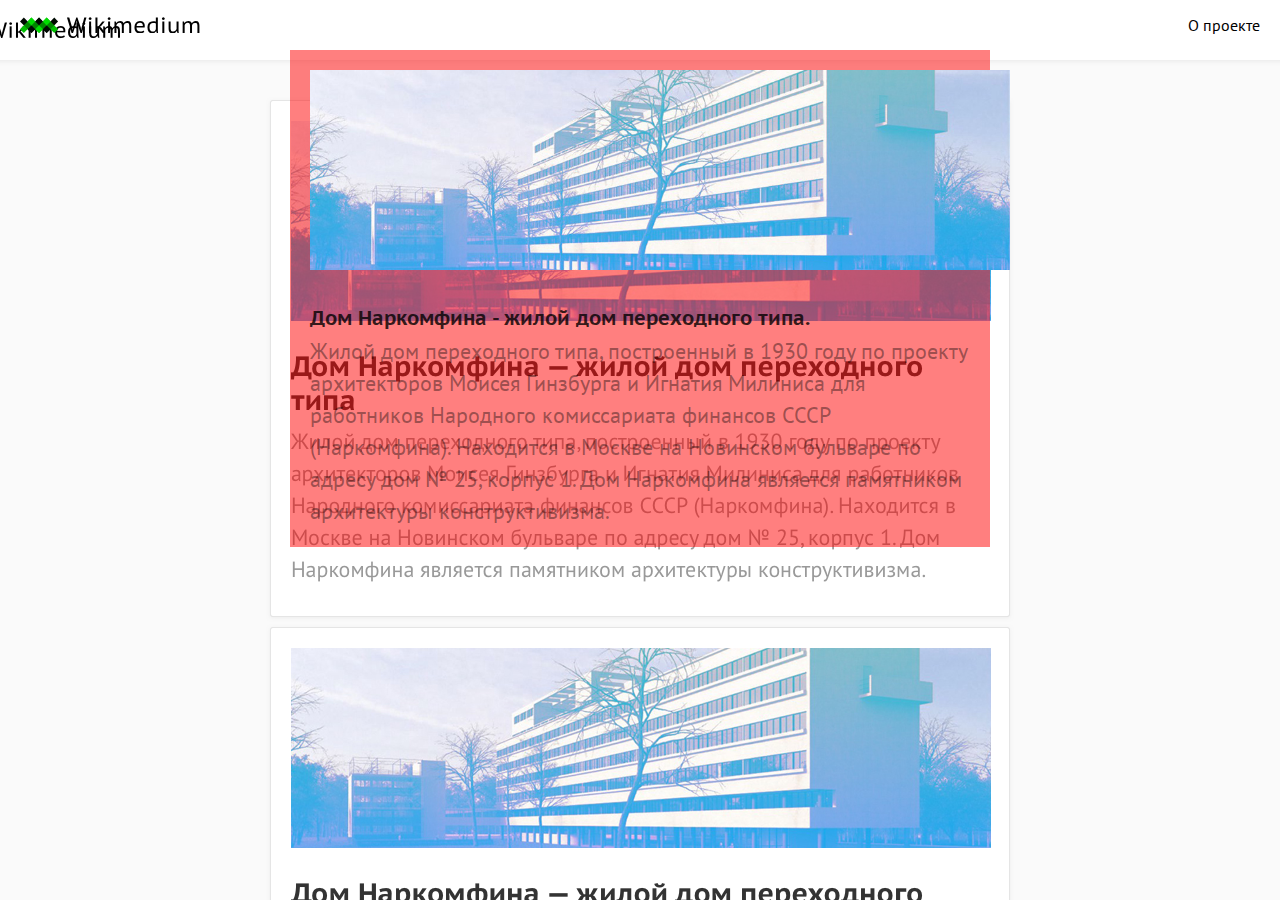
==== thecureq/index.html @ a15b27a3 "-" ====
<!DOCTYPE html>
<html>
  <head>
    <meta charset="utf-8">
    <meta name="viewport" content="width=device-width">

    <title>Wikimedium</title>
    <link rel="stylesheet" href="stylesheets/style.css">

    <style>
      body {
        background-image: url(images/index_mockup.png);
        background-repeat: no-repeat;
        background-position: top center;
      }
    </style>
  </head>
  <body>
    <nav class="menubar">
      <a class="logo" href="#"></a>
      <a href="#">О проекте</a>
    </nav>

    <section class="postsFeed">
      <a href="narkomfin.html">
        <figure></figure>
        <h2>Дом Наркомфина - жилой дом переходного типа.</h2>
        <p>Жилой дом переходного типа, построенный в 1930 году по проекту архитекторов Моисея Гинзбурга и Игнатия Милиниса для работников Народного комиссариата финансов СССР (Наркомфина). Находится в Москве на Новинском бульваре по адресу дом № 25, корпус 1. Дом Наркомфина является памятником архитектуры конструктивизма.</p>
      </a>
    </section>
    
  </body>
</html>
---- thecureq/stylesheets/style.css ----
@import 'reset.css';
@import 'https://fonts.googleapis.com/css?family=PT+Sans+Caption:400,700|PT+Sans:400,400i,700,700i&subset=cyrillic';

@import 'layout.css';
@import 'menubar.css';

@import 'index.css';

@import 'sidebar.css';
@import 'content.css';
@import 'gallery.css';
@import 'responsive.css';
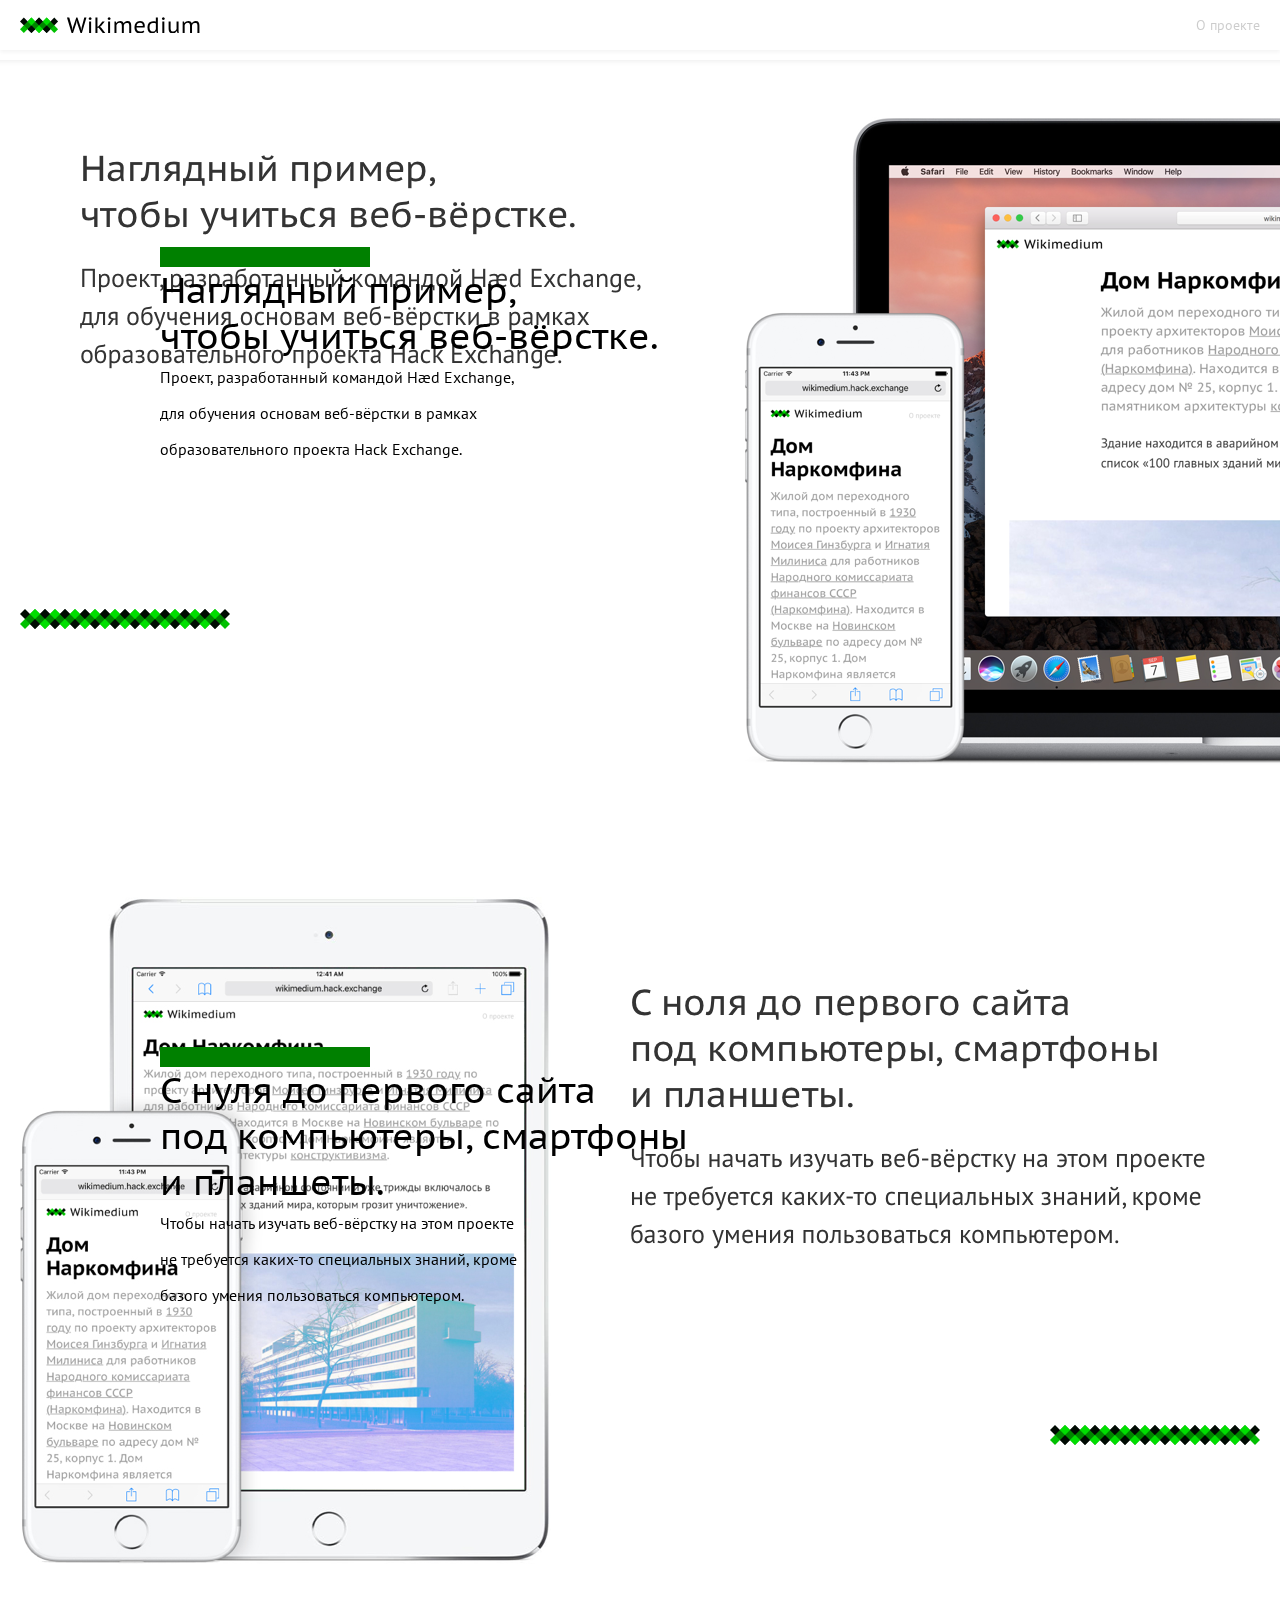
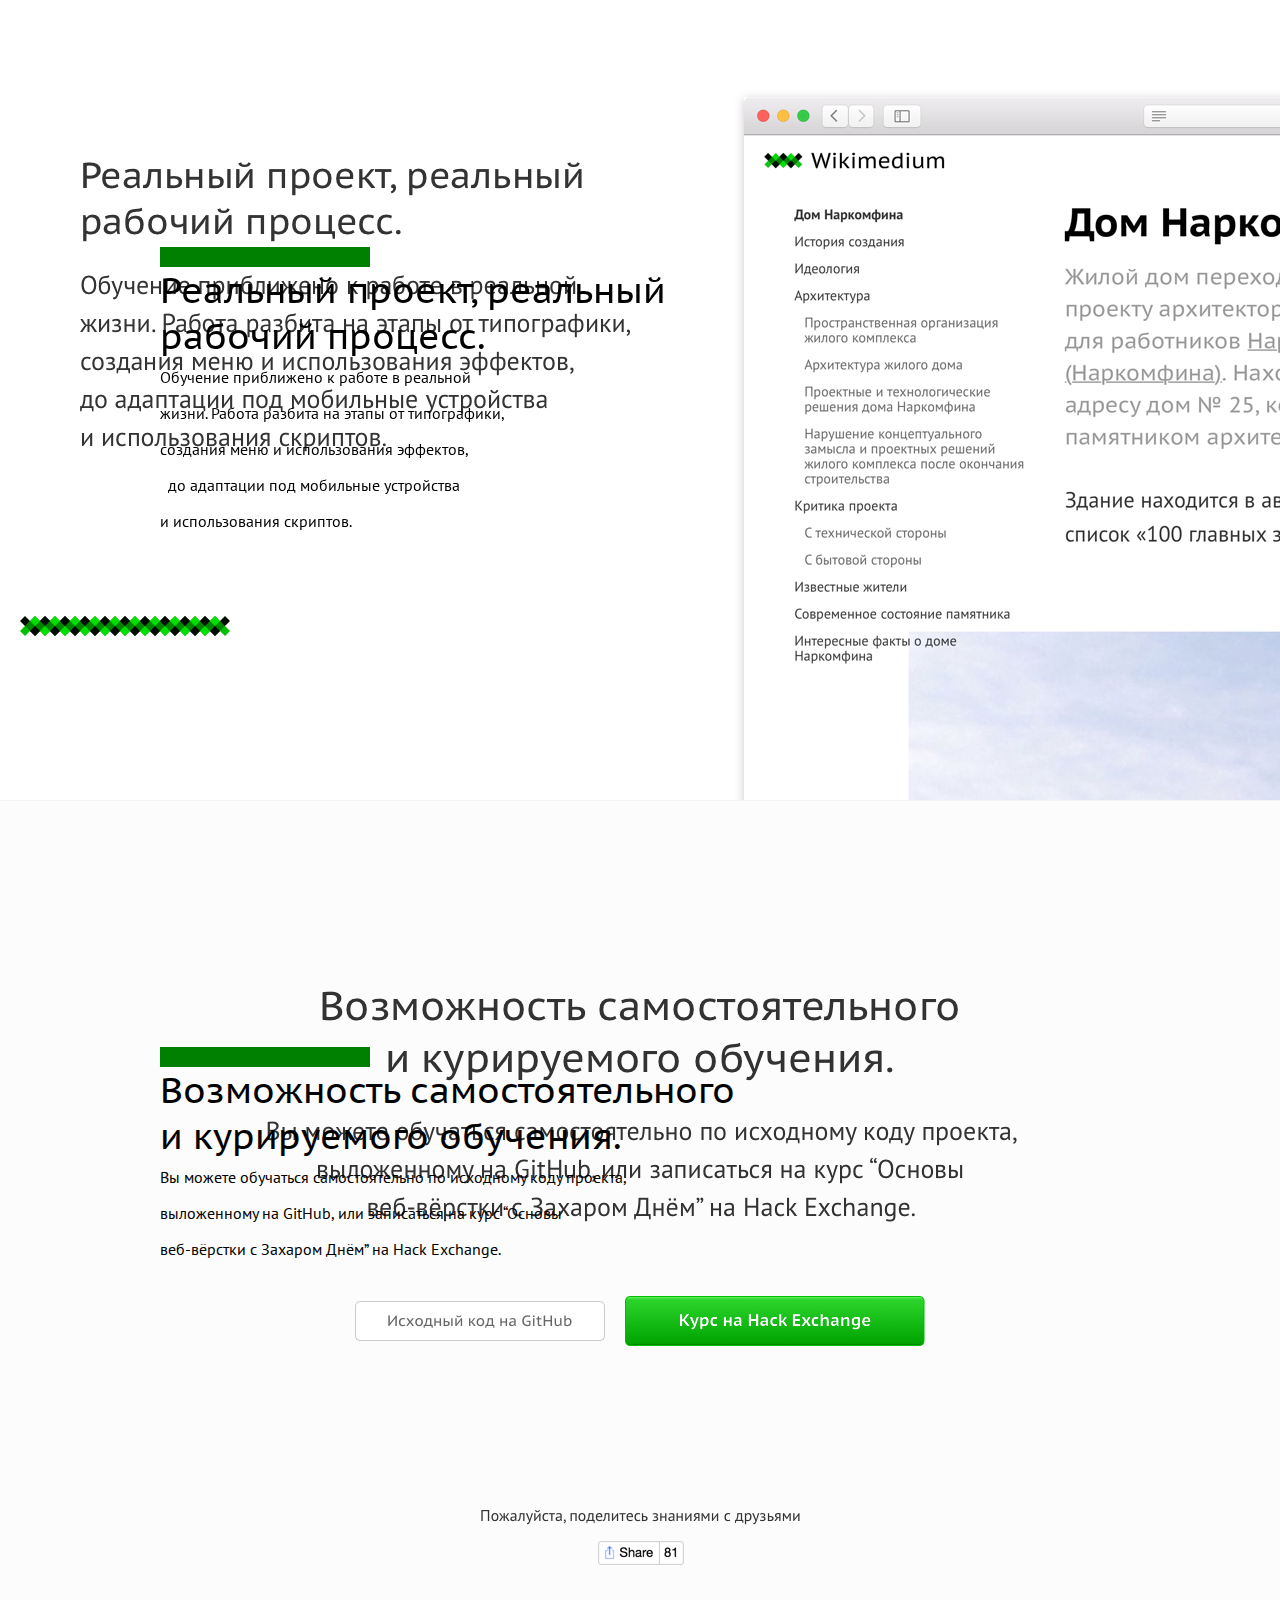
==== commit e8be488d: "---" ====
--- a/thecureq/index.html
+++ b/thecureq/index.html
@@ -4,30 +4,116 @@
     <meta charset="utf-8">
     <meta name="viewport" content="width=device-width">
 
-    <title>Wikimedium</title>
+    <title>Wikimedium — проект для изучения основ веб-вёрстки</title>
+    <meta name="description" content="Проект, разработанный командой Hæd Exchange, для обучения основам веб-вёрстки в рамках образовательного проекта Hack Exchange.">
+    <meta name="keywords" content="hack, exchange, html, css, javascript, hse, design">
+
+    <meta property="og:type" content="website">
+    <meta property="og:url" content="http://wikimedium.hack.exchange">
+    <meta property="og:title" content="Wikimedium — проект для изучения основ веб-вёрстки">
+    <meta property="og:description" content="Проект, разработанный командой Hæd Exchange, для обучения основам веб-вёрстки в рамках образовательного проекта Hack Exchange.">
+    <meta property="og:image" content="http://wikimedium.hack.exchange/images/share.png">
+
+    <link rel="icon" type="image/x-icon" href="favicon.ico">
+    <link rel="icon" type="image/png" href="favicon.png">
+
     <link rel="stylesheet" href="stylesheets/style.css">
+    <script src="javascripts/jquery-3.1.1.js"></script>
+    <script src="javascripts/social-likes.min.js"></script>
 
-    <style>
+    <style media="screen">
       body {
-        background-image: url(images/index_mockup.png);
+        width: 1440px;
+        height: 3200px;
+        margin: 0 auto;
+        background-image: url(images/wikimedium-mockup.png);
         background-repeat: no-repeat;
         background-position: top center;
+        box-shadow: 0 0 10px 0 rgba(0,0,0,.1);
       }
     </style>
   </head>
-  <body>
+  <body class="landing">
+
     <nav class="menubar">
-      <a class="logo" href="#"></a>
-      <a href="#">О проекте</a>
+      <a class="logo" href="../posts.html"></a>
+      <a class="about" href="../index.html">О проекте</a>
     </nav>
 
-    <section class="postsFeed">
-      <a href="narkomfin.html">
-        <figure></figure>
-        <h2>Дом Наркомфина - жилой дом переходного типа.</h2>
-        <p>Жилой дом переходного типа, построенный в 1930 году по проекту архитекторов Моисея Гинзбурга и Игнатия Милиниса для работников Народного комиссариата финансов СССР (Наркомфина). Находится в Москве на Новинском бульваре по адресу дом № 25, корпус 1. Дом Наркомфина является памятником архитектуры конструктивизма.</p>
-      </a>
-    </section>
-    
+  <section class="mainSection">
+    <section>
+      <figure></figure>
+      <h2>
+        Наглядный пример,<br>
+        чтобы учиться веб-вёрстке.
+      </h2>
+      <p>
+        Проект, разработанный командой Hæd Exchange,<br>
+        для обучения основам веб-вёрстки в рамках<br>
+        образовательного проекта Hack Exchange.
+      </p>
+      </section>
+
+    <figure></figure>
+  </section>
+
+  <section class="mainSection">
+    <section>
+      <figure></figure>
+      <h2>
+        С нуля до первого сайта<br>
+        под компьютеры, смартфоны<br>
+        и планшеты.
+      </h2>
+      <p>
+        Чтобы начать изучать веб-вёрстку на этом проекте<br>
+        не требуется каких-то специальных знаний, кроме<br>
+        базого умения пользоваться компьютером.
+      </p>
+      </section>
+
+    <figure></figure>
+  </section>
+
+  <section class="mainSection">
+    <section>
+      <figure></figure>
+      <h2>
+        Реальный проект, реальный<br>
+        рабочий процесс.
+      </h2>
+      <p>
+        Обучение приближено к работе в реальной<br>
+        жизни. Работа разбита на этапы от типографики,<br>
+        создания меню и использования эффектов,<br>
+ +        до адаптации под мобильные устройства +<br>
+        и использования скриптов.
+      </p>
+      </section>
+
+    <figure></figure>
+  </section>
+
+  <section class="mainSection">
+    <section>
+      <figure></figure>
+      <h2>
+        Возможность самостоятельного +<br>
+        и курируемого обучения.
+      </h2>
+      <p>
+        Вы можете обучаться самостоятельно по исходному коду проекта,<br>
+        выложенному на GitHub, или записаться на курс “Основы<br>
+        веб-вёрстки с Захаром Днём” на Hack Exchange.
+      </p>
+      </section>
+
+    <figure></figure>
+  </section>
+
+
   </body>
 </html>
--- a/thecureq/stylesheets/style.css
+++ b/thecureq/stylesheets/style.css
@@ -1,11 +1,17 @@
 @import 'reset.css';
 @import 'https://fonts.googleapis.com/css?family=PT+Sans+Caption:400,700|PT+Sans:400,400i,700,700i&subset=cyrillic';
+@import "social-likes_birman.css";
 
 @import 'layout.css';
 @import 'menubar.css';
+@import "share.css";
 
-@import 'index.css';
+/* landing */
+@import 'landing.css';
+/* posts */
+@import 'posts.css';
 
+/* post */
 @import 'sidebar.css';
 @import 'content.css';
 @import 'gallery.css';
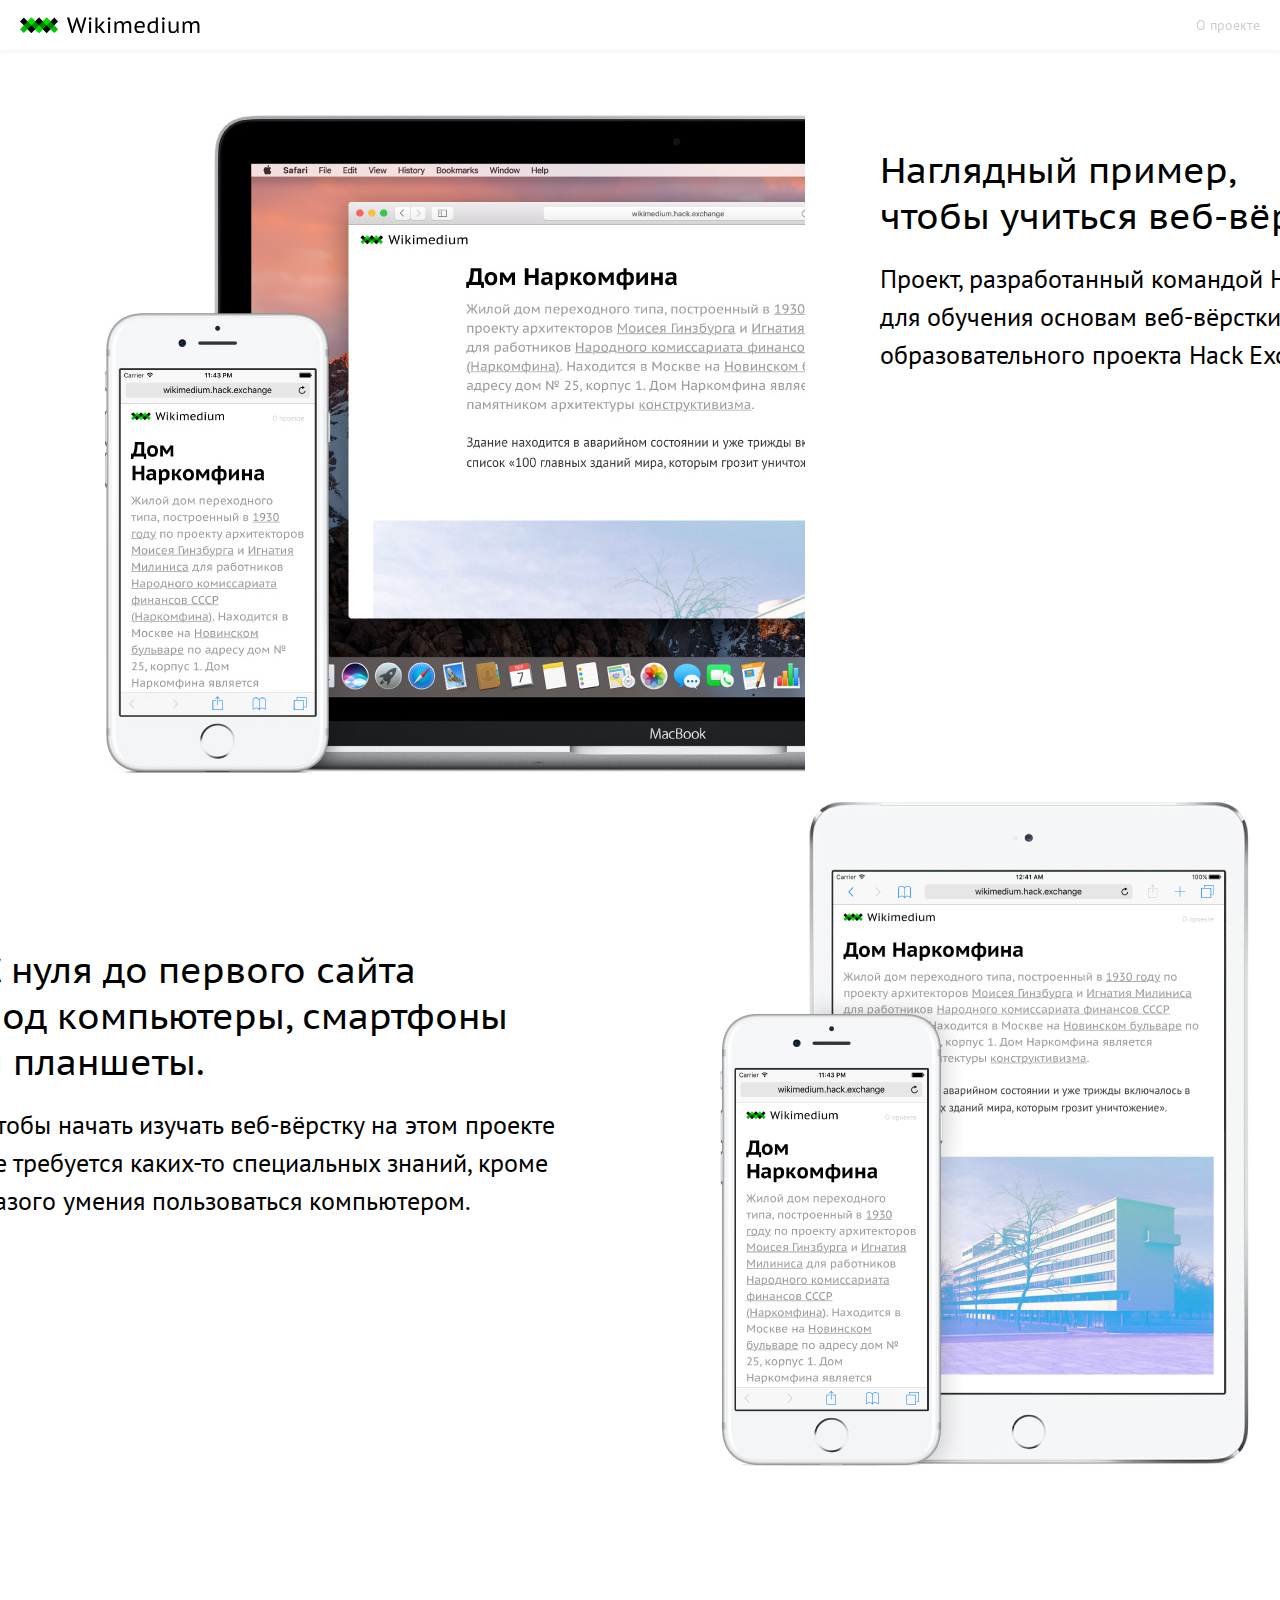
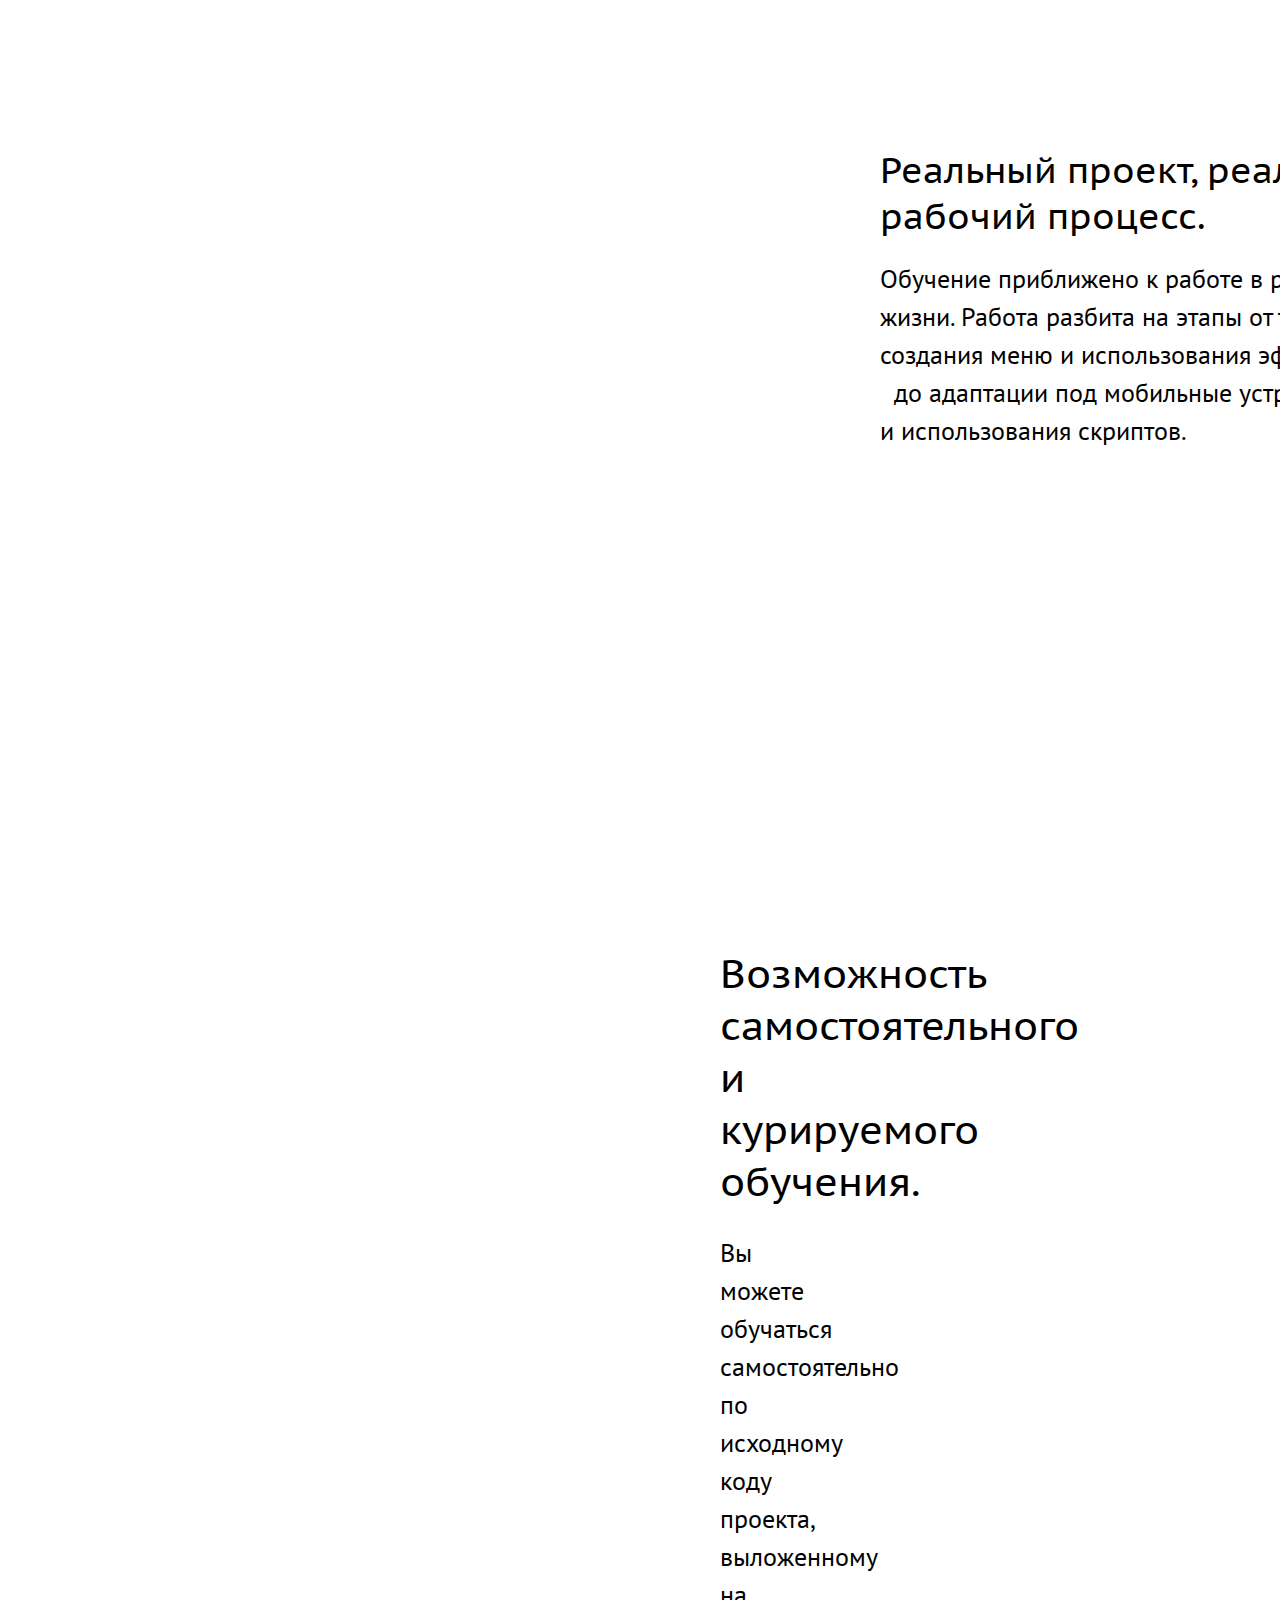
==== commit 539c1730: "=" ====
--- a/thecureq/index.html
+++ b/thecureq/index.html
@@ -26,7 +26,7 @@
         width: 1440px;
         height: 3200px;
         margin: 0 auto;
-        background-image: url(images/wikimedium-mockup.png);
+        /* background-image: url(images/wikimedium-mockup.png); */
         background-repeat: no-repeat;
         background-position: top center;
         box-shadow: 0 0 10px 0 rgba(0,0,0,.1);
@@ -40,26 +40,25 @@
       <a class="about" href="../index.html">О проекте</a>
     </nav>
 
-  <section class="mainSection">
-    <section>
-      <figure></figure>
-      <h2>
+  <section class="landingWrapper">
+   <section class="mainSection left">
+     <section>
+       <h2>
         Наглядный пример,<br>
         чтобы учиться веб-вёрстке.
-      </h2>
-      <p>
+       </h2>
+       <p>
         Проект, разработанный командой Hæd Exchange,<br>
         для обучения основам веб-вёрстки в рамках<br>
         образовательного проекта Hack Exchange.
-      </p>
-      </section>
-
-    <figure></figure>
+       </p>
+       <figure></figure>
+     </section>
+    <figure class="mockup" id="mockup1"></figure>
   </section>
 
-  <section class="mainSection">
+   <section class="mainSection right">
     <section>
-      <figure></figure>
       <h2>
         С нуля до первого сайта<br>
         под компьютеры, смартфоны<br>
@@ -70,14 +69,14 @@
         не требуется каких-то специальных знаний, кроме<br>
         базого умения пользоваться компьютером.
       </p>
+      <figure></figure>
       </section>
 
-    <figure></figure>
+    <figure class="mockup" id="mockup2"></figure>
   </section>
 
-  <section class="mainSection">
+  <section class="mainSection left">
     <section>
-      <figure></figure>
       <h2>
         Реальный проект, реальный<br>
         рабочий процесс.
@@ -91,14 +90,14 @@
 <br>
         и использования скриптов.
       </p>
+      <figure></figure>
       </section>
 
-    <figure></figure>
+    <figure class="mockup" id="mockup3"></figure>
   </section>
 
-  <section class="mainSection">
+  <section class="mainSection center">
     <section>
-      <figure></figure>
       <h2>
         Возможность самостоятельного  <br>
@@ -110,10 +109,8 @@
         веб-вёрстки с Захаром Днём” на Hack Exchange.
       </p>
       </section>
-
-    <figure></figure>
   </section>
-
+</section>
 
   </body>
 </html>
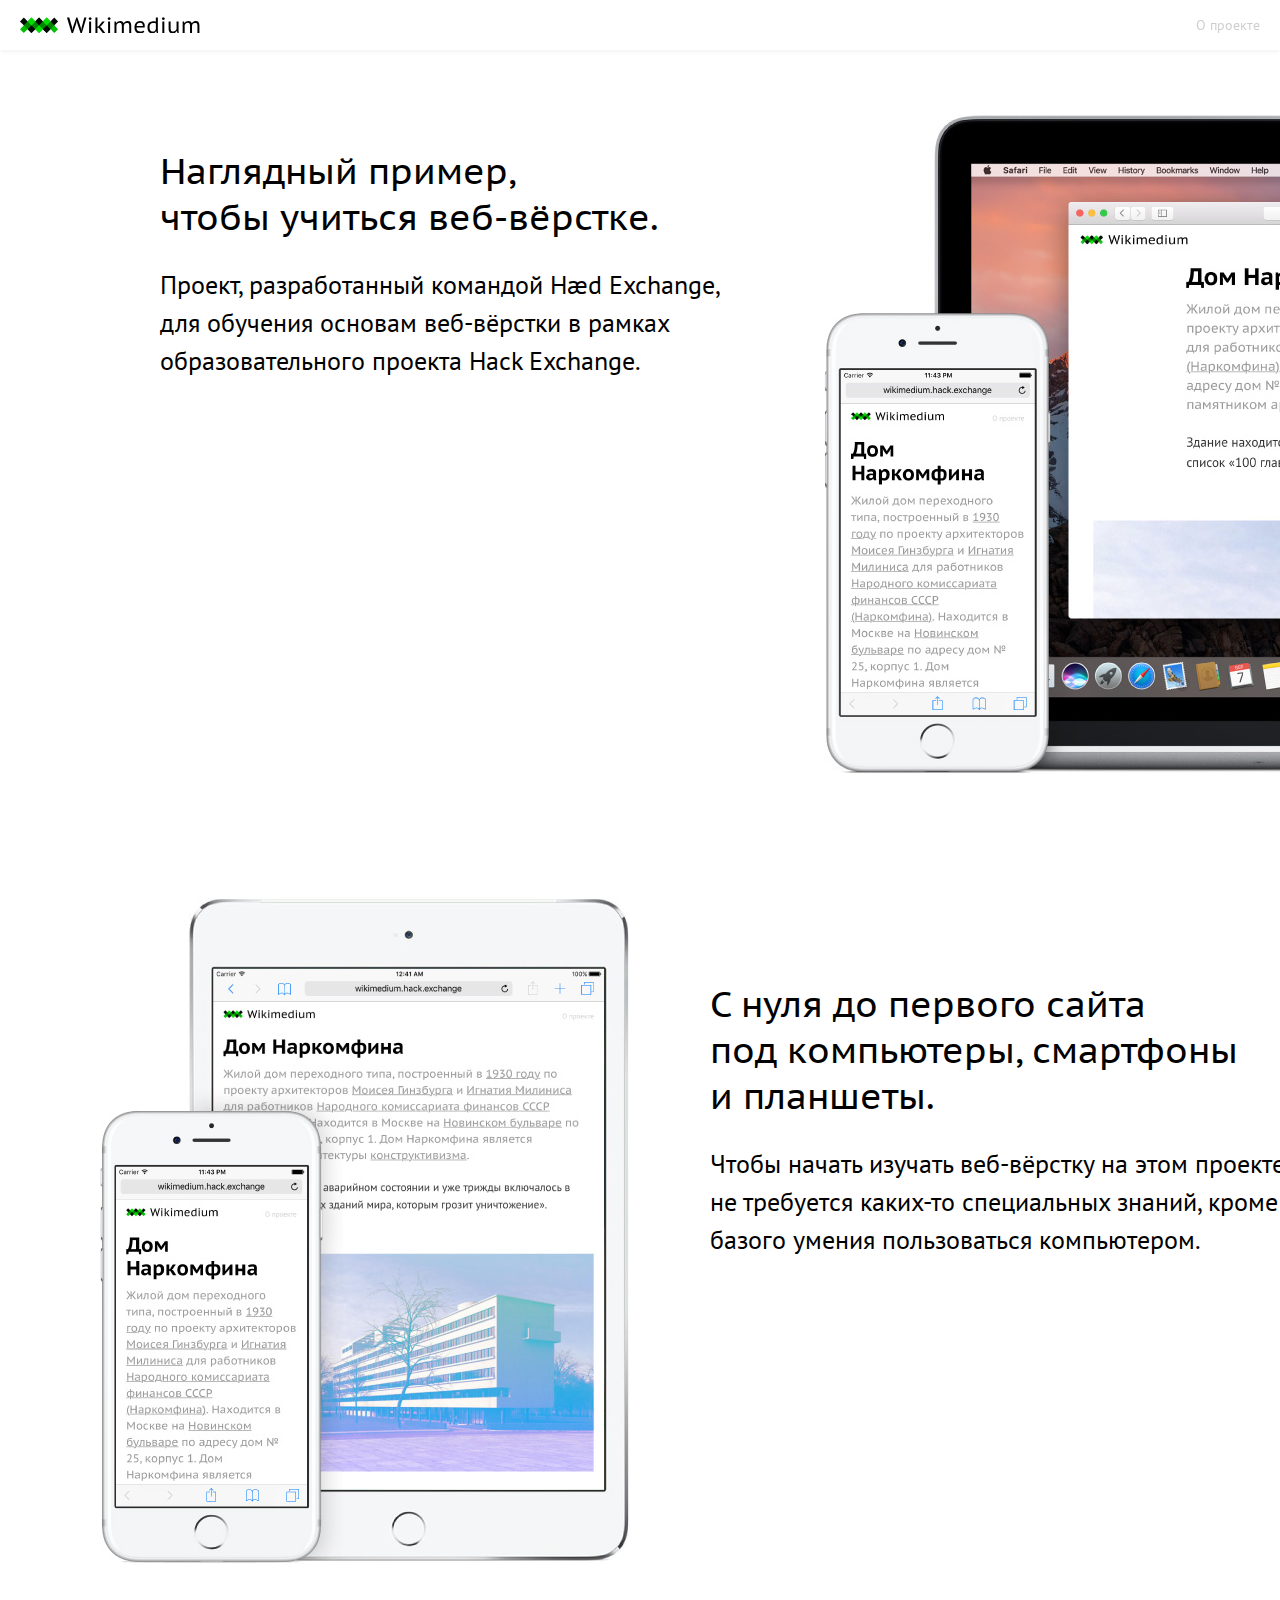
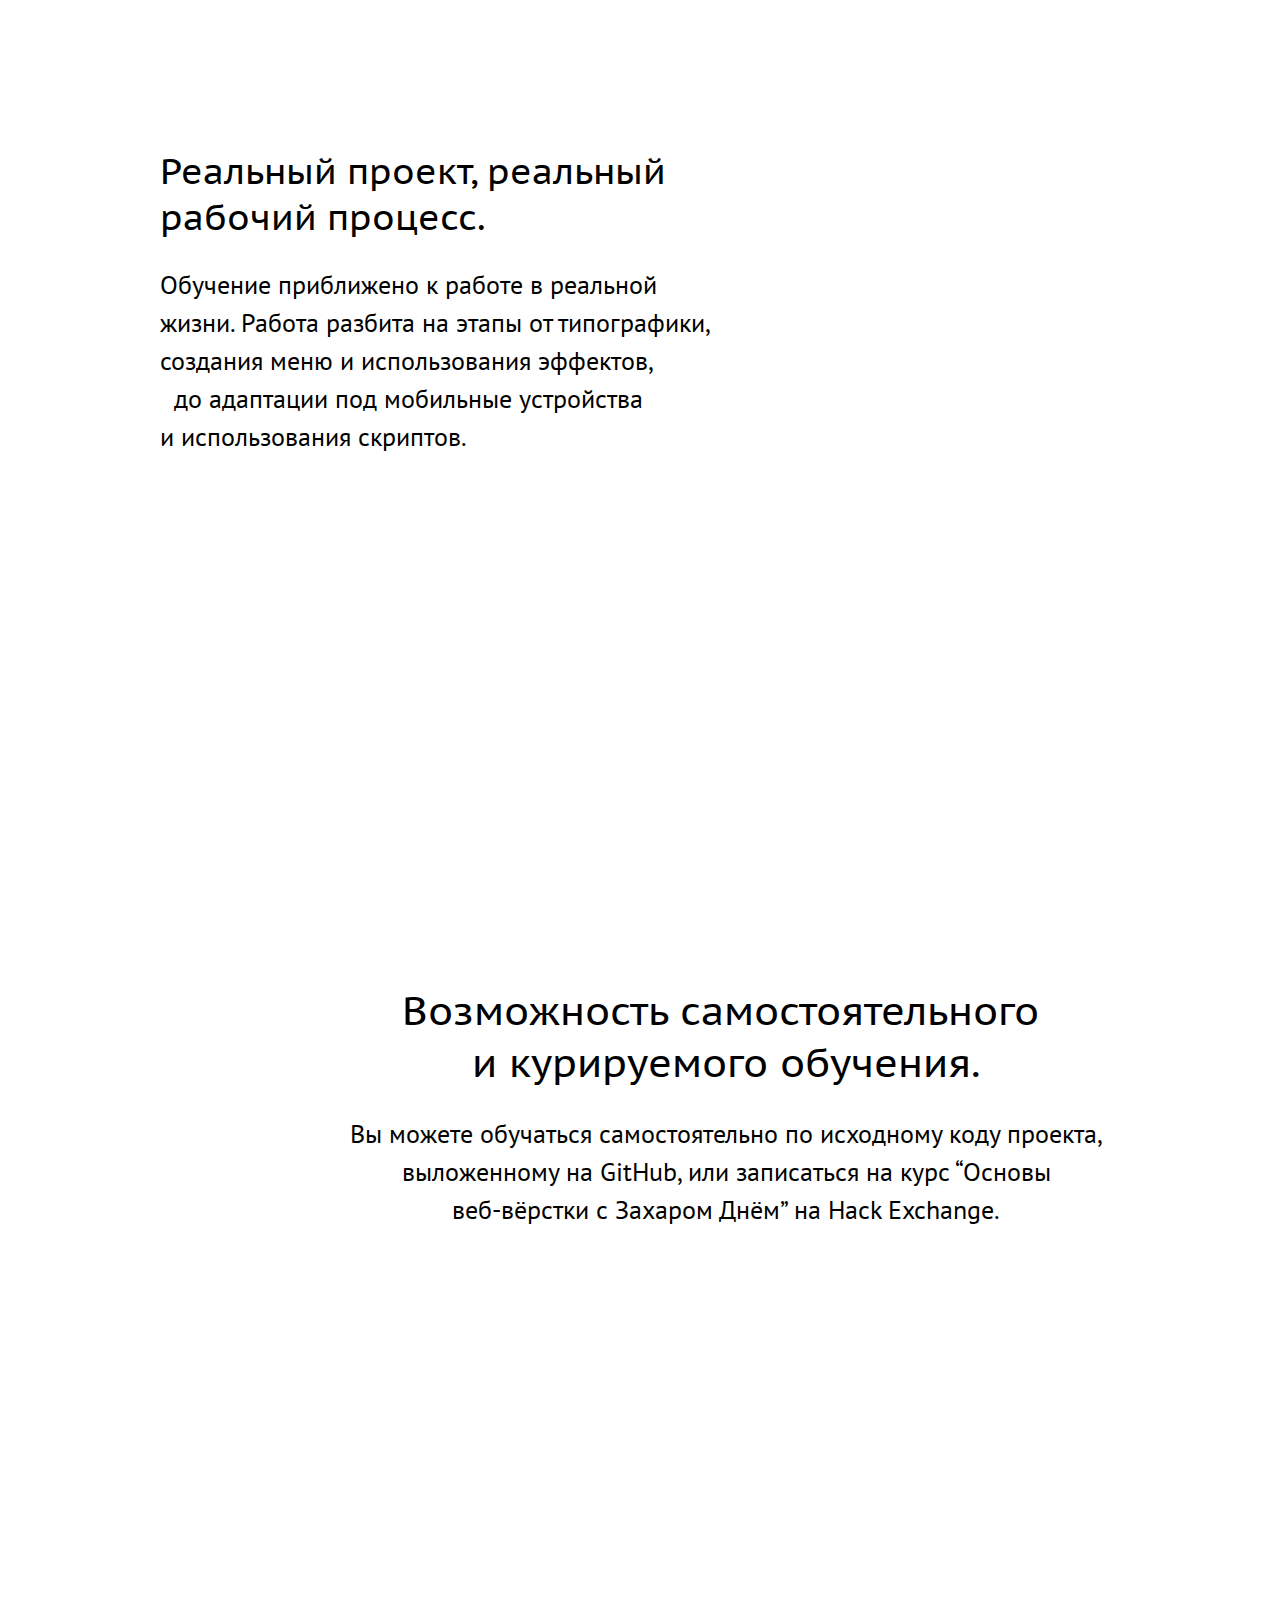
==== commit ee8c2334: "-" ====
--- a/thecureq/index.html
+++ b/thecureq/index.html
@@ -14,8 +14,8 @@
     <meta property="og:description" content="Проект, разработанный командой Hæd Exchange, для обучения основам веб-вёрстки в рамках образовательного проекта Hack Exchange.">
     <meta property="og:image" content="http://wikimedium.hack.exchange/images/share.png">
 
-    <link rel="icon" type="image/x-icon" href="favicon.ico">
-    <link rel="icon" type="image/png" href="favicon.png">
+    <link rel="icon" type="image/x-icon" href="favicon.ico" />
+    <link rel="icon" type="image/png" href="favicon.png" />
 
     <link rel="stylesheet" href="stylesheets/style.css">
     <script src="javascripts/jquery-3.1.1.js"></script>
@@ -23,17 +23,17 @@
 
     <style media="screen">
       body {
-        width: 1440px;
+        /* width: 1440px;
+        min-width: 1280px;
         height: 3200px;
-        margin: 0 auto;
-        /* background-image: url(images/wikimedium-mockup.png); */
+        margin: 0 auto; */
+        background-image: url(images/index_mockup_ipad.png);
         background-repeat: no-repeat;
         background-position: top center;
-        box-shadow: 0 0 10px 0 rgba(0,0,0,.1);
       }
     </style>
   </head>
-  <body class="landing">
+  <body class="landing bg">
 
     <nav class="menubar">
       <a class="logo" href="../posts.html"></a>
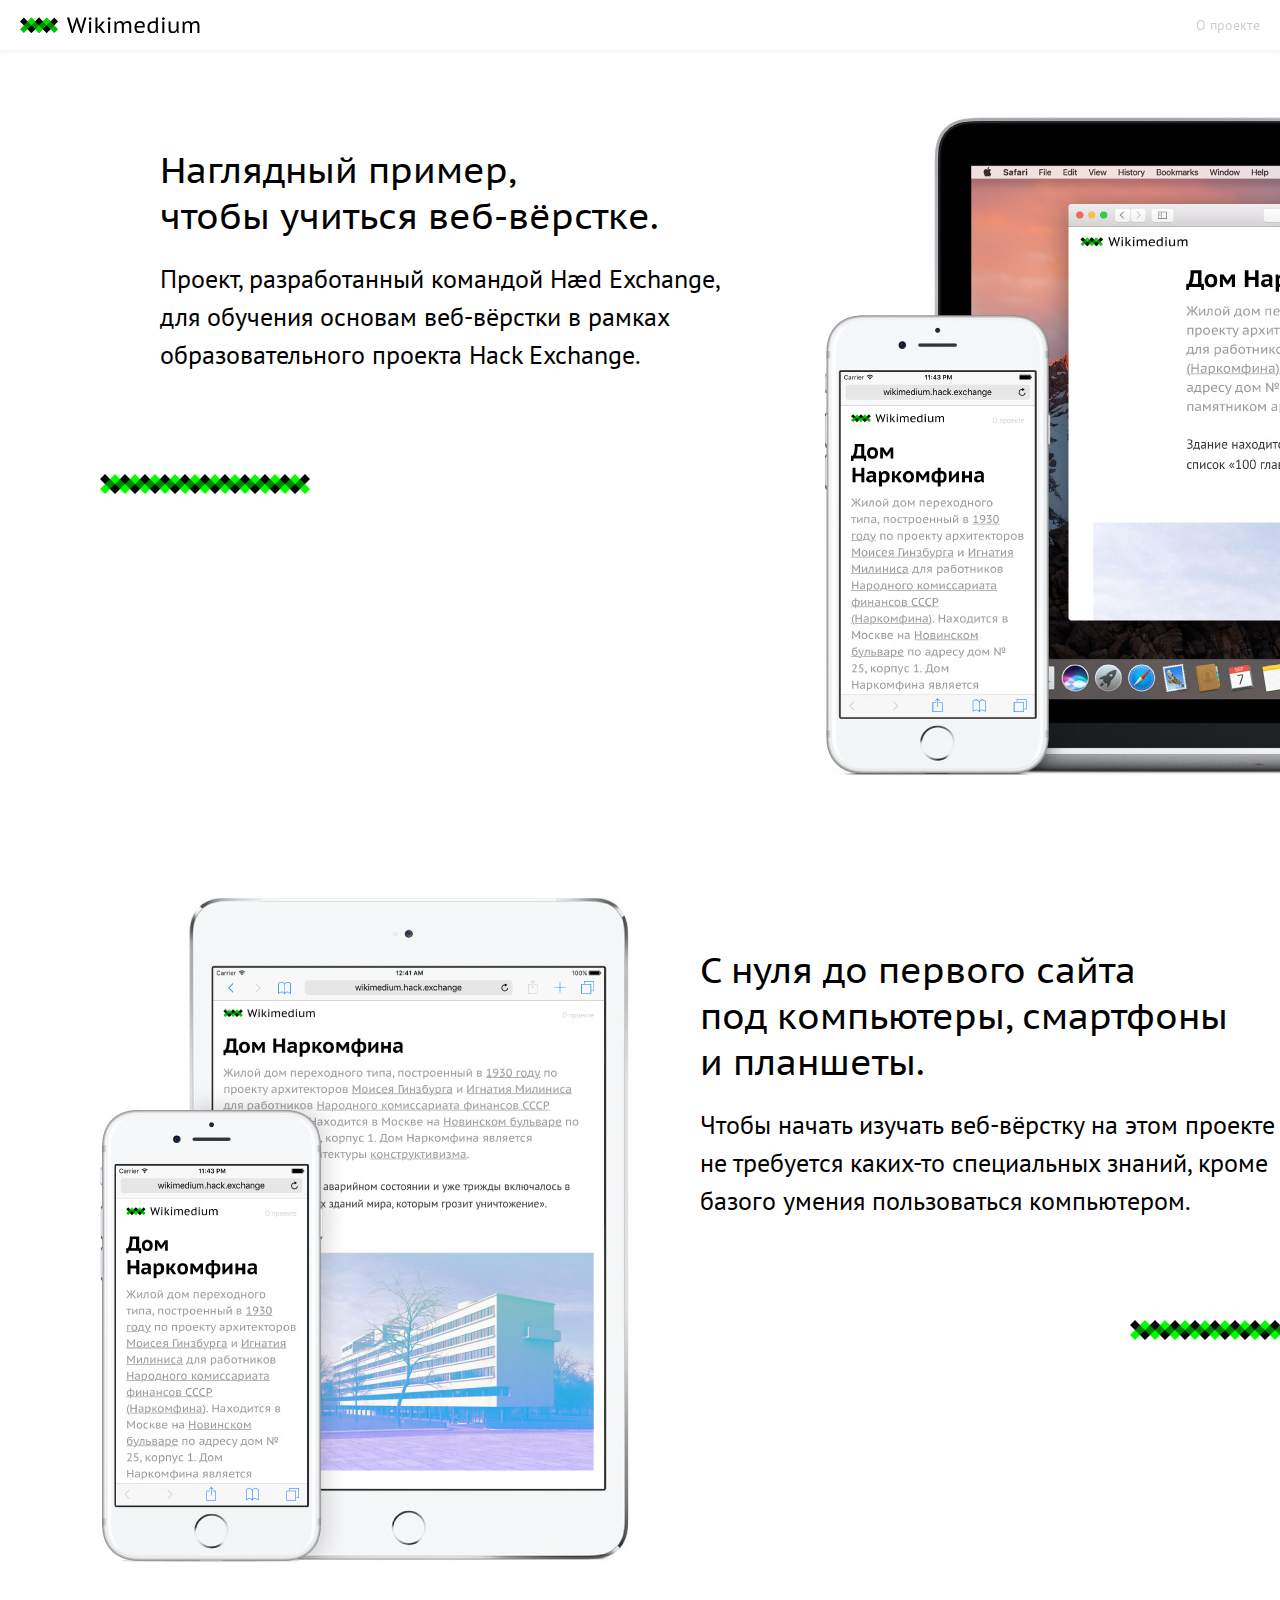
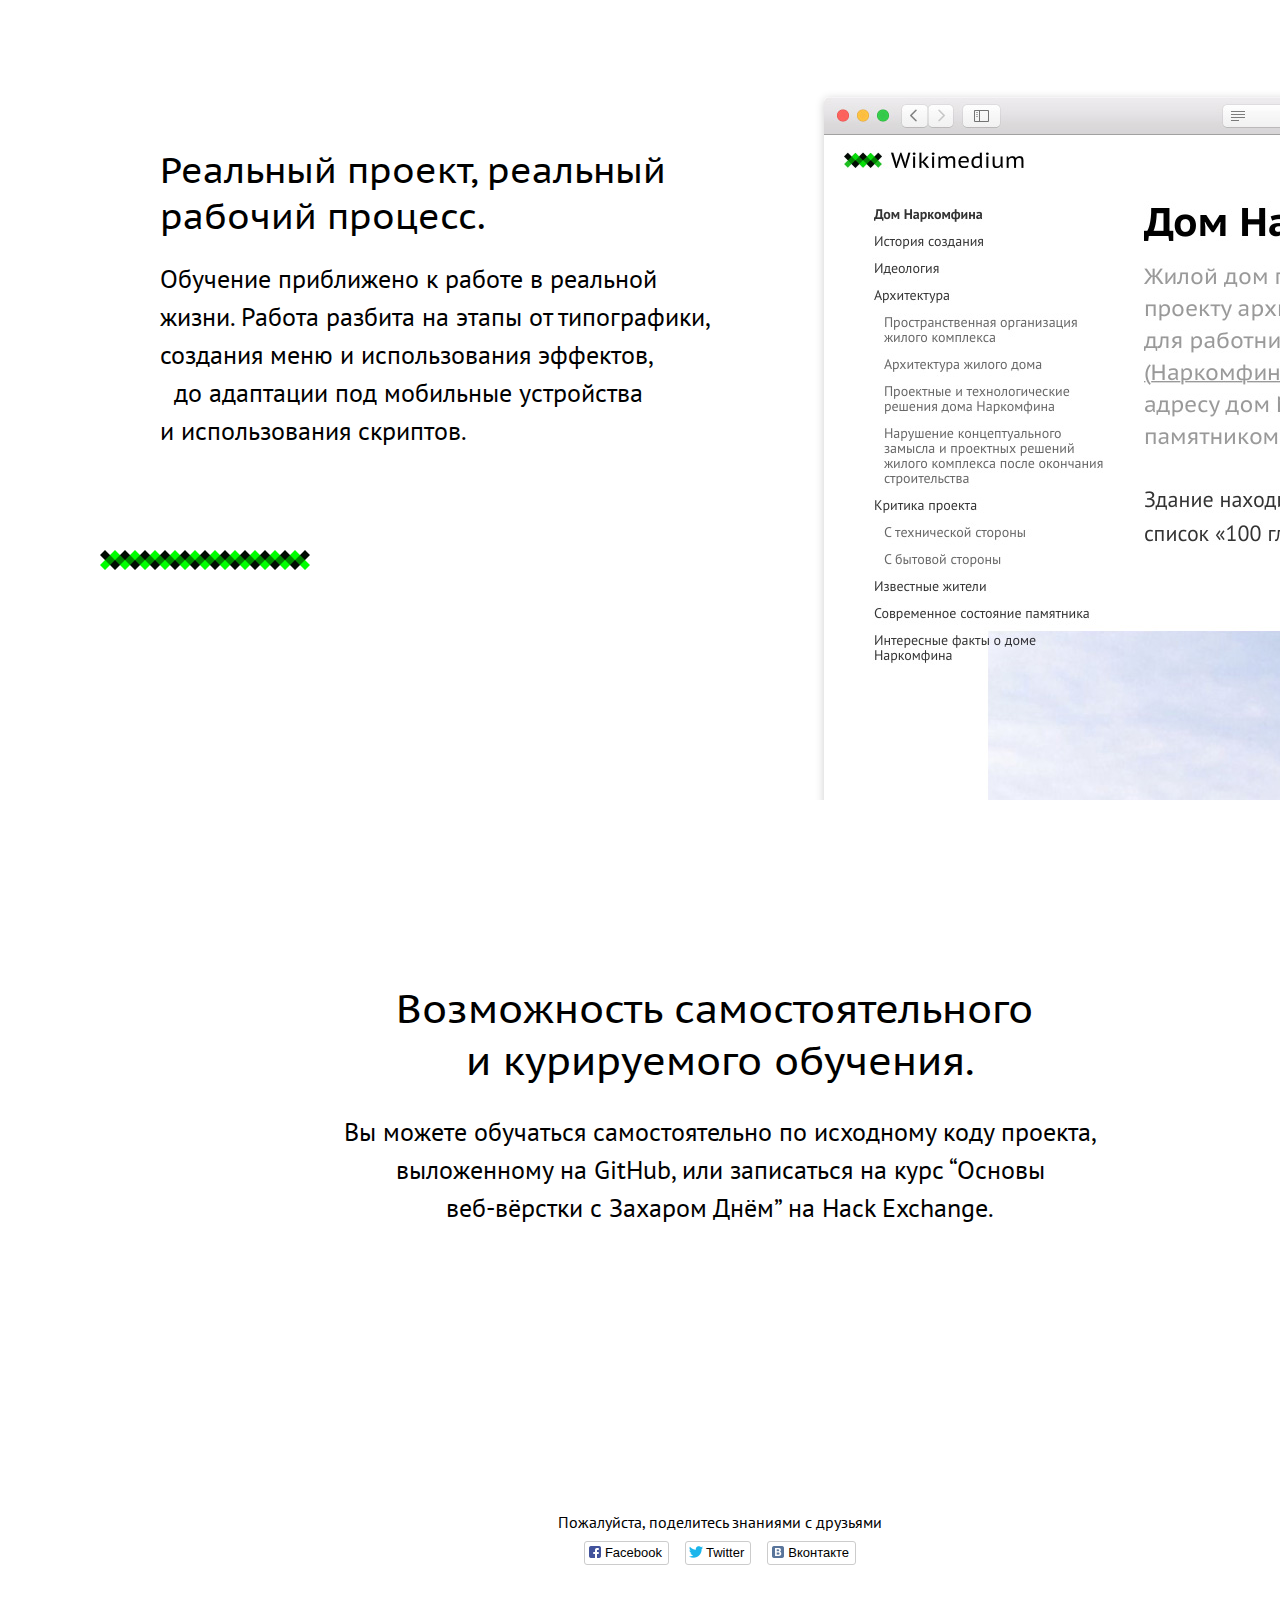
==== commit 241a4754: "доверстали сайт" ====
--- a/thecureq/index.html
+++ b/thecureq/index.html
@@ -14,30 +14,21 @@
     <meta property="og:description" content="Проект, разработанный командой Hæd Exchange, для обучения основам веб-вёрстки в рамках образовательного проекта Hack Exchange.">
     <meta property="og:image" content="http://wikimedium.hack.exchange/images/share.png">
 
+    <link rel="stylesheet" href="stylesheets/style.css">
     <link rel="icon" type="image/x-icon" href="favicon.ico" />
     <link rel="icon" type="image/png" href="favicon.png" />
 
-    <link rel="stylesheet" href="stylesheets/style.css">
     <script src="javascripts/jquery-3.1.1.js"></script>
     <script src="javascripts/social-likes.min.js"></script>
+  </head>
 
-    <style media="screen">
-      body {
-        /* width: 1440px;
-        min-width: 1280px;
-        height: 3200px;
-        margin: 0 auto; */
-        background-image: url(images/index_mockup_ipad.png);
-        background-repeat: no-repeat;
-        background-position: top center;
-      }
-    </style>
-  </head>
-  <body class="landing bg">
+  <body class="landing">
 
     <nav class="menubar">
-      <a class="logo" href="../posts.html"></a>
-      <a class="about" href="../index.html">О проекте</a>
+      <div>
+      <a class="logo" href="posts.html"></a>
+      <a class="about" href="index.html">О проекте</a>
+    </div>
     </nav>
 
   <section class="landingWrapper">
@@ -54,6 +45,7 @@
        </p>
        <figure></figure>
      </section>
+
     <figure class="mockup" id="mockup1"></figure>
   </section>
 
@@ -98,19 +90,27 @@
 
   <section class="mainSection center">
     <section>
-      <h2>
-        Возможность самостоятельного -<br>
-        и курируемого обучения.
-      </h2>
-      <p>
-        Вы можете обучаться самостоятельно по исходному коду проекта,<br>
-        выложенному на GitHub, или записаться на курс “Основы<br>
-        веб-вёрстки с Захаром Днём” на Hack Exchange.
-      </p>
-      </section>
+      <h2>Возможность самостоятельного + <br> и курируемого обучения.</h2>
+      <p>Вы можете обучаться самостоятельно по исходному <br class="compact"> коду проекта, <br class="full">
+        выложенному на GitHub, или записаться <br class="compact"> на курс “Основы <br class="full">
+        веб-вёрстки с Захаром Днём” <br class="compact"> на Hack Exchange.</p>
+      <nav>
+         <a class="btn small white" href="http://github.com/ZakharDay/Wikimedium">Исходный код на GitHub</a>
+         <a class="btn large green" href="http://lessons.hack.exchange">Курс на Hack Exchange</a>
+       </nav>
+    </section>
+
+  <footer>
+    <p>Пожалуйста, поделитесь знаниями с друзьями</p>
+
+    <div class="social-likes" data-counters="no" data-url="http://wikimedium.hack.exchange">
+    <div class="facebook" title="Поделиться ссылкой на Фейсбуке">Facebook</div>
+    <div class="twitter" title="Поделиться ссылкой в Твиттере">Twitter</div>
+    <div class="vkontakte" title="Поделиться ссылкой во Вконтакте">Вконтакте</div>
+  </footer>
+
+   </section>
   </section>
-</section>
-
-  </body>
+</body>
 </html>
